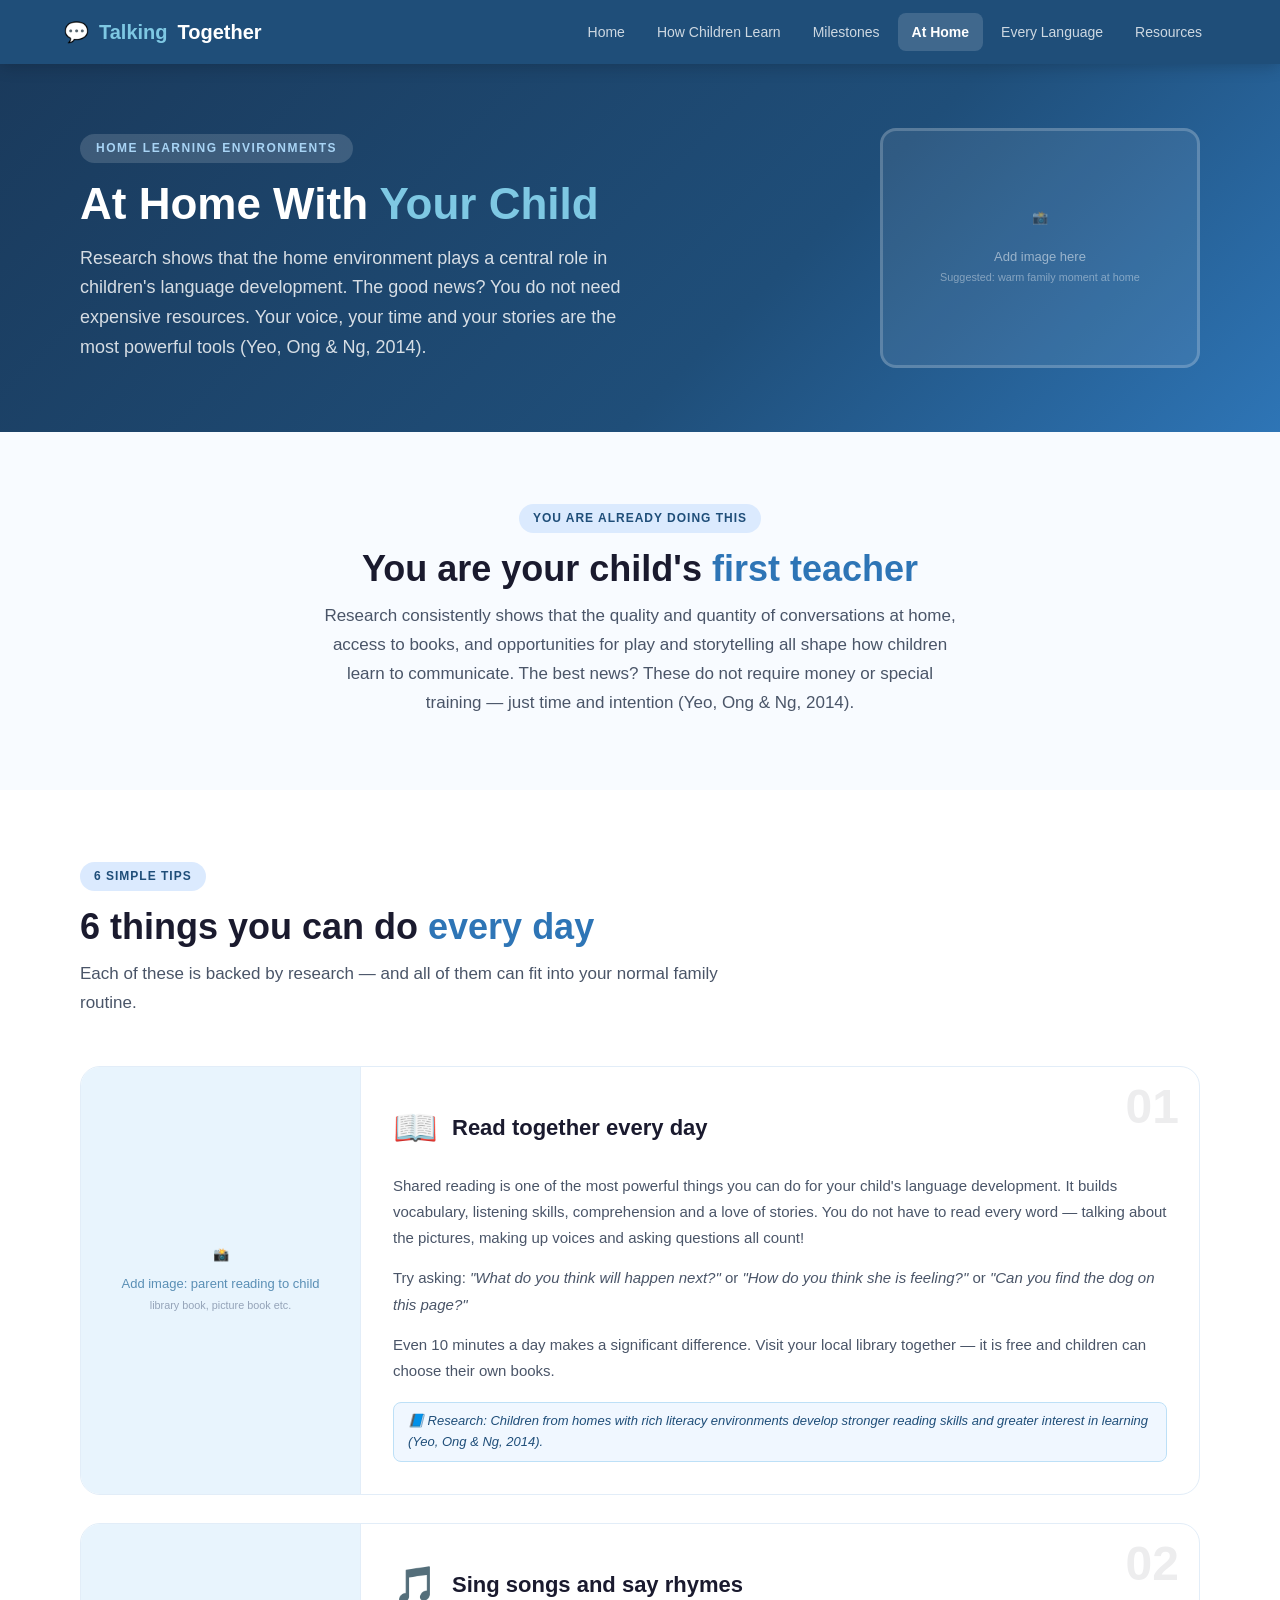
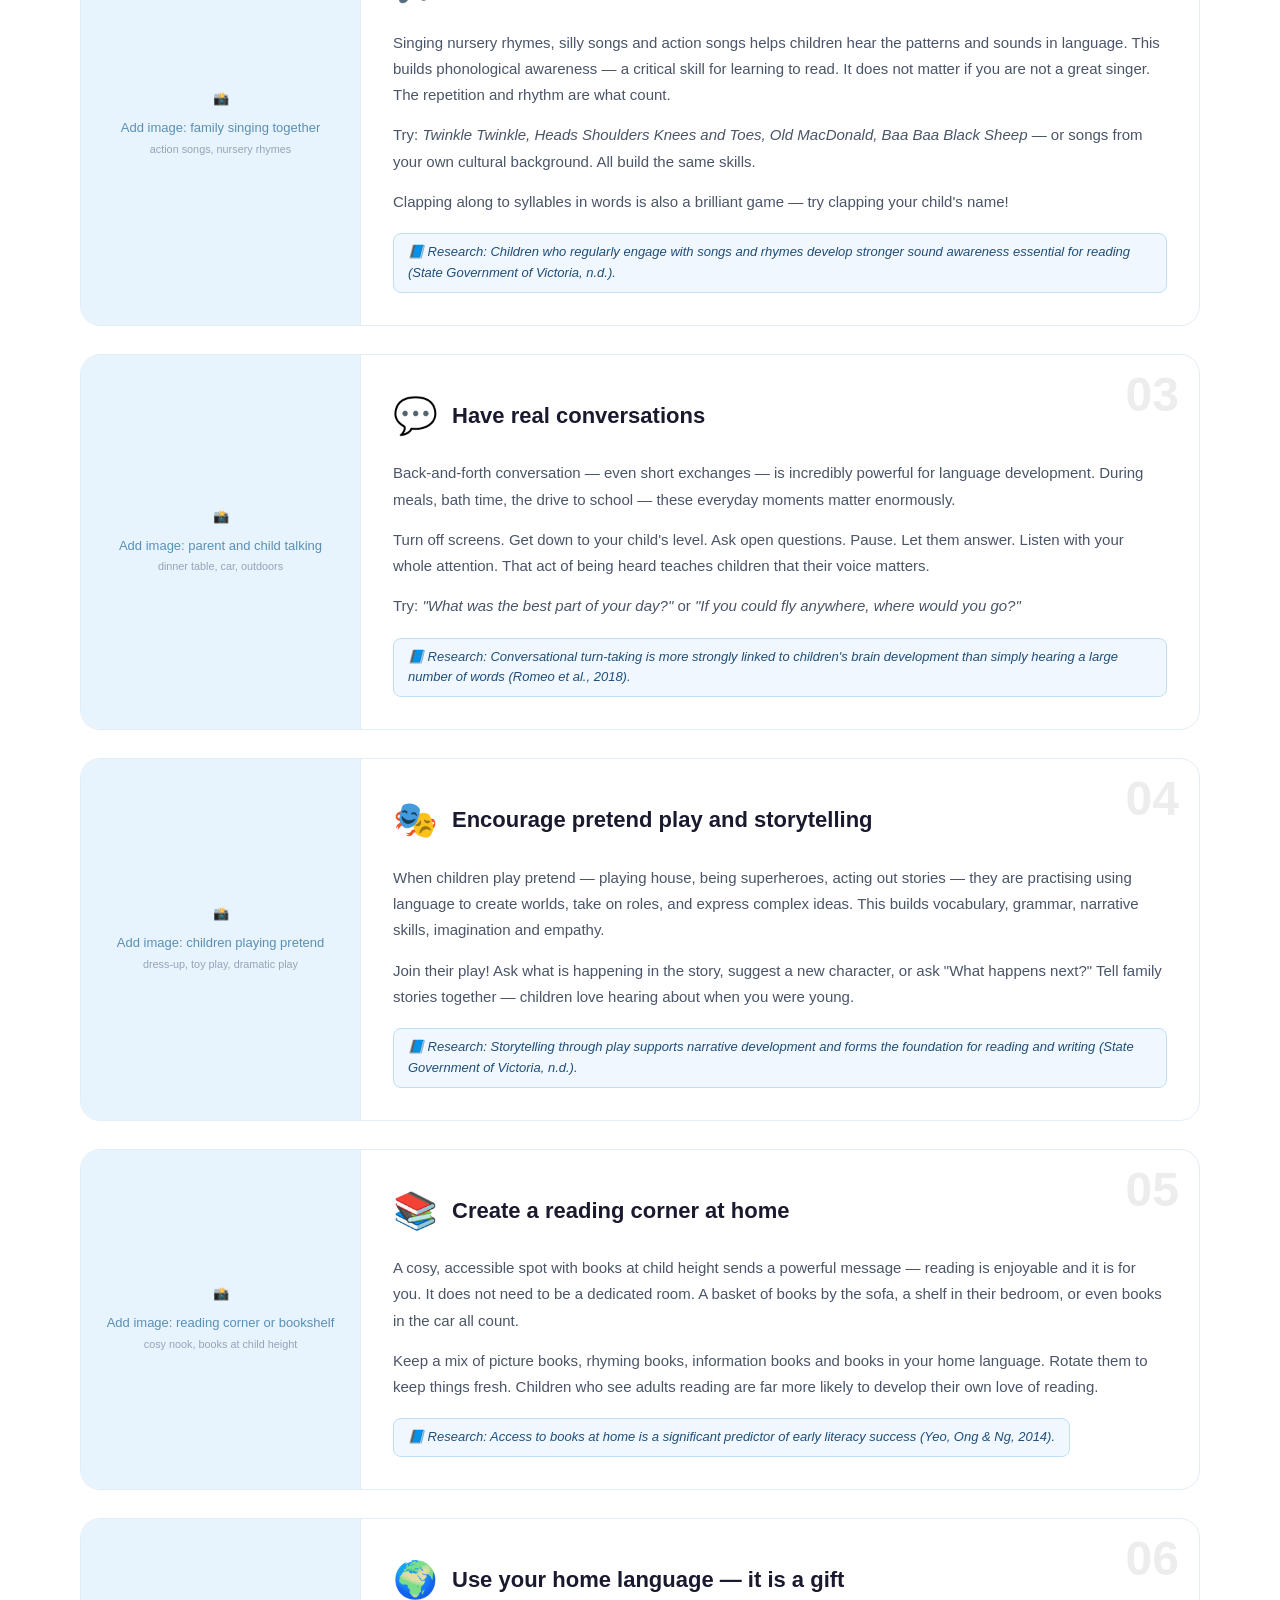
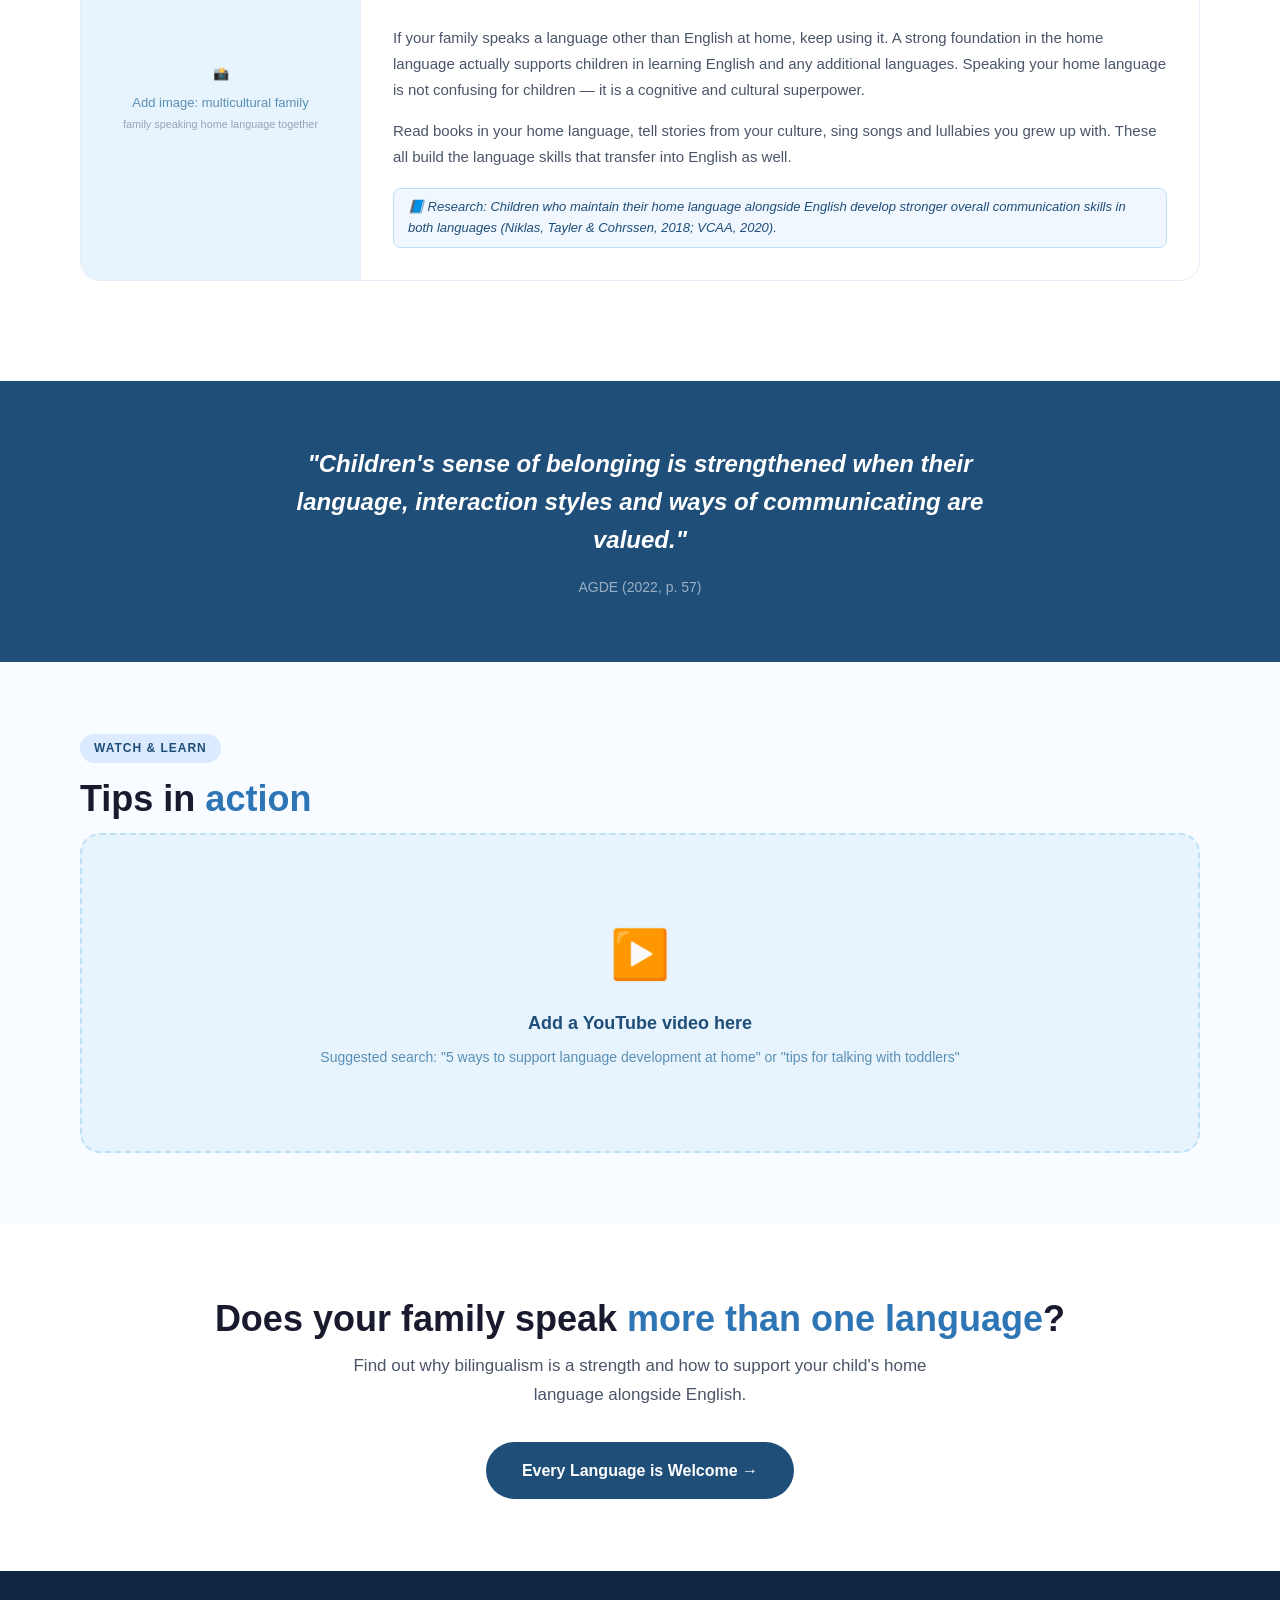
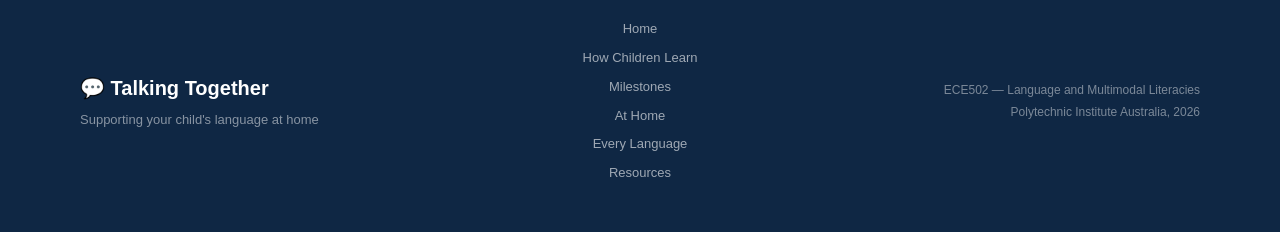
==== pages/at-home.html @ 0c402013 "added home.html" ====
<!DOCTYPE html>
<html lang="en">
<head>
<meta charset="UTF-8">
<meta name="viewport" content="width=device-width, initial-scale=1.0">
<title>At Home With Your Child | Talking Together</title>
<link rel="stylesheet" href="../css/style.css">
<style>
.big-tip {
  border-radius: 20px;
  overflow: hidden;
  border: 1px solid var(--border);
  margin-bottom: 28px;
  display: grid;
  grid-template-columns: 280px 1fr;
}
.big-tip-img {
  background: #e8f4fd;
  border-right: 1px solid var(--border);
  display: flex; align-items: center; justify-content: center;
  flex-direction: column; gap: 8px;
  color: #5a8fb5; font-size: 13px; text-align: center;
  padding: 20px; min-height: 200px;
}
.big-tip-body { padding: 32px; }
.tip-number { font-size: 48px; font-weight: 900; opacity: 0.08; position: absolute; top: 16px; right: 20px; line-height: 1; }
.big-tip-body { position: relative; overflow: hidden; }
.tip-header { display: flex; align-items: center; gap: 14px; margin-bottom: 16px; }
.tip-emoji { font-size: 36px; }
.tip-title { font-size: 22px; font-weight: 800; color: var(--text); }
.tip-body p { font-size: 15px; color: var(--muted); line-height: 1.75; margin-bottom: 14px; }
.research-tag { display: inline-block; background: #f0f7ff; border: 1px solid #bde0f7; border-radius: 8px; padding: 8px 14px; font-size: 13px; color: #1F4E79; font-style: italic; margin-top: 4px; }
@media(max-width:768px){ .big-tip { grid-template-columns: 1fr; } .big-tip-img { min-height: 160px; } }
</style>
</head>
<body>

<nav class="navbar">
  <a href="../index.html" class="nav-brand">💬 <span>Talking</span> Together</a>
  <div class="nav-links">
    <a href="../index.html">Home</a>
    <a href="how-children-learn.html">How Children Learn</a>
    <a href="milestones.html">Milestones</a>
    <a href="at-home.html" class="active">At Home</a>
    <a href="every-language.html">Every Language</a>
    <a href="resources.html">Resources</a>
  </div>
  <div class="hamburger"><span></span><span></span><span></span></div>
</nav>

<section class="page-hero">
  <div class="page-hero-text">
    <div class="page-tag">Home Learning Environments</div>
    <h1>At Home With <span>Your Child</span></h1>
    <p>Research shows that the home environment plays a central role in children's language development. The good news? You do not need expensive resources. Your voice, your time and your stories are the most powerful tools (Yeo, Ong &amp; Ng, 2014).</p>
  </div>
  <div class="page-hero-img">
    📸<br><span style="font-size:13px;margin-top:8px;">Add image here<br><small style="color:rgba(255,255,255,0.4);">Suggested: warm family moment at home</small></span>
  </div>
</section>

<!-- INTRO -->
<section class="section section-alt" style="text-align:center;">
  <div class="section-tag">You Are Already Doing This</div>
  <h2 class="section-title">You are your child's <span>first teacher</span></h2>
  <p class="section-subtitle" style="margin:0 auto;">Research consistently shows that the quality and quantity of conversations at home, access to books, and opportunities for play and storytelling all shape how children learn to communicate. The best news? These do not require money or special training — just time and intention (Yeo, Ong &amp; Ng, 2014).</p>
</section>

<!-- 6 BIG TIPS -->
<section class="section">
  <div class="section-tag">6 Simple Tips</div>
  <h2 class="section-title">6 things you can do <span>every day</span></h2>
  <p class="section-subtitle">Each of these is backed by research — and all of them can fit into your normal family routine.</p>

  <div class="big-tip">
    <div class="big-tip-img">📸<br><span>Add image: parent reading to child<br><small style="color:#94a3b8;">library book, picture book etc.</small></span></div>
    <div class="big-tip-body">
      <span class="tip-number">01</span>
      <div class="tip-header"><span class="tip-emoji">📖</span><h3 class="tip-title">Read together every day</h3></div>
      <div class="tip-body">
        <p>Shared reading is one of the most powerful things you can do for your child's language development. It builds vocabulary, listening skills, comprehension and a love of stories. You do not have to read every word — talking about the pictures, making up voices and asking questions all count!</p>
        <p>Try asking: <em>"What do you think will happen next?"</em> or <em>"How do you think she is feeling?"</em> or <em>"Can you find the dog on this page?"</em></p>
        <p>Even 10 minutes a day makes a significant difference. Visit your local library together — it is free and children can choose their own books.</p>
        <span class="research-tag">📘 Research: Children from homes with rich literacy environments develop stronger reading skills and greater interest in learning (Yeo, Ong &amp; Ng, 2014).</span>
      </div>
    </div>
  </div>

  <div class="big-tip">
    <div class="big-tip-img">📸<br><span>Add image: family singing together<br><small style="color:#94a3b8;">action songs, nursery rhymes</small></span></div>
    <div class="big-tip-body">
      <span class="tip-number">02</span>
      <div class="tip-header"><span class="tip-emoji">🎵</span><h3 class="tip-title">Sing songs and say rhymes</h3></div>
      <div class="tip-body">
        <p>Singing nursery rhymes, silly songs and action songs helps children hear the patterns and sounds in language. This builds phonological awareness — a critical skill for learning to read. It does not matter if you are not a great singer. The repetition and rhythm are what count.</p>
        <p>Try: <em>Twinkle Twinkle, Heads Shoulders Knees and Toes, Old MacDonald, Baa Baa Black Sheep</em> — or songs from your own cultural background. All build the same skills.</p>
        <p>Clapping along to syllables in words is also a brilliant game — try clapping your child's name!</p>
        <span class="research-tag">📘 Research: Children who regularly engage with songs and rhymes develop stronger sound awareness essential for reading (State Government of Victoria, n.d.).</span>
      </div>
    </div>
  </div>

  <div class="big-tip">
    <div class="big-tip-img">📸<br><span>Add image: parent and child talking<br><small style="color:#94a3b8;">dinner table, car, outdoors</small></span></div>
    <div class="big-tip-body">
      <span class="tip-number">03</span>
      <div class="tip-header"><span class="tip-emoji">💬</span><h3 class="tip-title">Have real conversations</h3></div>
      <div class="tip-body">
        <p>Back-and-forth conversation — even short exchanges — is incredibly powerful for language development. During meals, bath time, the drive to school — these everyday moments matter enormously.</p>
        <p>Turn off screens. Get down to your child's level. Ask open questions. Pause. Let them answer. Listen with your whole attention. That act of being heard teaches children that their voice matters.</p>
        <p>Try: <em>"What was the best part of your day?"</em> or <em>"If you could fly anywhere, where would you go?"</em></p>
        <span class="research-tag">📘 Research: Conversational turn-taking is more strongly linked to children's brain development than simply hearing a large number of words (Romeo et al., 2018).</span>
      </div>
    </div>
  </div>

  <div class="big-tip">
    <div class="big-tip-img">📸<br><span>Add image: children playing pretend<br><small style="color:#94a3b8;">dress-up, toy play, dramatic play</small></span></div>
    <div class="big-tip-body">
      <span class="tip-number">04</span>
      <div class="tip-header"><span class="tip-emoji">🎭</span><h3 class="tip-title">Encourage pretend play and storytelling</h3></div>
      <div class="tip-body">
        <p>When children play pretend — playing house, being superheroes, acting out stories — they are practising using language to create worlds, take on roles, and express complex ideas. This builds vocabulary, grammar, narrative skills, imagination and empathy.</p>
        <p>Join their play! Ask what is happening in the story, suggest a new character, or ask "What happens next?" Tell family stories together — children love hearing about when you were young.</p>
        <span class="research-tag">📘 Research: Storytelling through play supports narrative development and forms the foundation for reading and writing (State Government of Victoria, n.d.).</span>
      </div>
    </div>
  </div>

  <div class="big-tip">
    <div class="big-tip-img">📸<br><span>Add image: reading corner or bookshelf<br><small style="color:#94a3b8;">cosy nook, books at child height</small></span></div>
    <div class="big-tip-body">
      <span class="tip-number">05</span>
      <div class="tip-header"><span class="tip-emoji">📚</span><h3 class="tip-title">Create a reading corner at home</h3></div>
      <div class="tip-body">
        <p>A cosy, accessible spot with books at child height sends a powerful message — reading is enjoyable and it is for you. It does not need to be a dedicated room. A basket of books by the sofa, a shelf in their bedroom, or even books in the car all count.</p>
        <p>Keep a mix of picture books, rhyming books, information books and books in your home language. Rotate them to keep things fresh. Children who see adults reading are far more likely to develop their own love of reading.</p>
        <span class="research-tag">📘 Research: Access to books at home is a significant predictor of early literacy success (Yeo, Ong &amp; Ng, 2014).</span>
      </div>
    </div>
  </div>

  <div class="big-tip">
    <div class="big-tip-img">📸<br><span>Add image: multicultural family<br><small style="color:#94a3b8;">family speaking home language together</small></span></div>
    <div class="big-tip-body">
      <span class="tip-number">06</span>
      <div class="tip-header"><span class="tip-emoji">🌍</span><h3 class="tip-title">Use your home language — it is a gift</h3></div>
      <div class="tip-body">
        <p>If your family speaks a language other than English at home, keep using it. A strong foundation in the home language actually supports children in learning English and any additional languages. Speaking your home language is not confusing for children — it is a cognitive and cultural superpower.</p>
        <p>Read books in your home language, tell stories from your culture, sing songs and lullabies you grew up with. These all build the language skills that transfer into English as well.</p>
        <span class="research-tag">📘 Research: Children who maintain their home language alongside English develop stronger overall communication skills in both languages (Niklas, Tayler &amp; Cohrssen, 2018; VCAA, 2020).</span>
      </div>
    </div>
  </div>
</section>

<div class="quote-band">
  <p class="quote-text">"Children's sense of belonging is strengthened when their language, interaction styles and ways of communicating are valued."</p>
  <p class="quote-source">AGDE (2022, p. 57)</p>
</div>

<!-- VIDEO -->
<section class="section section-alt">
  <div class="section-tag">Watch & Learn</div>
  <h2 class="section-title">Tips in <span>action</span></h2>
  <div style="background:#e8f4fd;border:2px dashed #bde0f7;border-radius:20px;height:320px;display:flex;align-items:center;justify-content:center;flex-direction:column;gap:16px;color:#5a8fb5;text-align:center;padding:40px;">
    <div style="font-size:48px;">▶️</div>
    <div>
      <strong style="font-size:18px;color:#1F4E79;">Add a YouTube video here</strong><br>
      <span style="font-size:14px;margin-top:8px;display:block;">Suggested search: "5 ways to support language development at home" or "tips for talking with toddlers"</span>
    </div>
  </div>
</section>

<section class="section" style="text-align:center;">
  <h2 class="section-title">Does your family speak <span>more than one language</span>?</h2>
  <p class="section-subtitle" style="margin:0 auto 32px;">Find out why bilingualism is a strength and how to support your child's home language alongside English.</p>
  <a href="every-language.html" class="btn btn-primary" style="font-size:16px;padding:16px 36px;">Every Language is Welcome →</a>
</section>

<footer class="footer">
  <div><div class="footer-brand">💬 Talking Together</div><div class="footer-tagline">Supporting your child's language at home</div></div>
  <div class="footer-nav">
    <a href="../index.html">Home</a><a href="how-children-learn.html">How Children Learn</a>
    <a href="milestones.html">Milestones</a><a href="at-home.html">At Home</a>
    <a href="every-language.html">Every Language</a><a href="resources.html">Resources</a>
  </div>
  <div class="footer-info">ECE502 — Language and Multimodal Literacies<br>Polytechnic Institute Australia, 2026</div>
</footer>
<script src="../js/main.js"></script>
</body>
</html>
---- css/style.css ----
/* ═══════════════════════════════════════════
   TALKING TOGETHER — Global Styles
   ECE502 Assessment 1 | Delicia Manasseh
═══════════════════════════════════════════ */

*, *::before, *::after { margin: 0; padding: 0; box-sizing: border-box; }

:root {
  --navy:    #1F4E79;
  --blue:    #2E75B6;
  --teal:    #0d6e6e;
  --green:   #166534;
  --purple:  #5b21b6;
  --orange:  #9a3412;
  --text:    #1a1a2e;
  --muted:   #4a5568;
  --light:   #f8fbff;
  --border:  #e2edf8;
  --white:   #ffffff;
  --radius:  16px;
}

body {
  font-family: 'Segoe UI', Arial, sans-serif;
  color: var(--text);
  background: var(--white);
  line-height: 1.6;
}

/* ── NAVBAR ── */
.navbar {
  position: sticky;
  top: 0;
  z-index: 1000;
  background: var(--navy);
  display: flex;
  align-items: center;
  justify-content: space-between;
  padding: 0 64px;
  height: 64px;
  box-shadow: 0 2px 16px rgba(0,0,0,0.2);
}
.nav-brand {
  font-size: 20px;
  font-weight: 800;
  color: #fff;
  text-decoration: none;
  display: flex;
  align-items: center;
  gap: 10px;
}
.nav-brand span { color: #7ec8e3; }
.nav-links { display: flex; gap: 4px; align-items: center; }
.nav-links a {
  color: rgba(255,255,255,0.78);
  text-decoration: none;
  font-size: 14px;
  font-weight: 500;
  padding: 8px 14px;
  border-radius: 8px;
  transition: background 0.2s, color 0.2s;
  white-space: nowrap;
}
.nav-links a:hover,
.nav-links a.active {
  background: rgba(255,255,255,0.15);
  color: #fff;
}
.nav-links a.active { font-weight: 700; }
.hamburger {
  display: none;
  flex-direction: column;
  gap: 5px;
  cursor: pointer;
  padding: 8px;
}
.hamburger span {
  width: 24px; height: 2px;
  background: #fff;
  border-radius: 2px;
  transition: all 0.3s;
}

/* ── PAGE HERO ── */
.page-hero {
  background: linear-gradient(135deg, #1a3a5c 0%, var(--navy) 60%, var(--blue) 100%);
  padding: 64px 80px;
  display: flex;
  align-items: center;
  justify-content: space-between;
  gap: 40px;
  min-height: 300px;
}
.page-hero-text { flex: 1; }
.page-tag {
  display: inline-block;
  background: rgba(255,255,255,0.15);
  color: #a8d4f5;
  font-size: 12px;
  font-weight: 700;
  letter-spacing: 1.5px;
  text-transform: uppercase;
  padding: 5px 16px;
  border-radius: 20px;
  margin-bottom: 16px;
}
.page-hero h1 {
  font-size: 44px;
  font-weight: 800;
  color: #fff;
  line-height: 1.15;
  margin-bottom: 14px;
}
.page-hero h1 span { color: #7ec8e3; }
.page-hero p {
  font-size: 18px;
  color: rgba(255,255,255,0.82);
  line-height: 1.65;
  max-width: 580px;
}
.page-hero-img {
  flex: 0 0 320px;
  height: 240px;
  border-radius: var(--radius);
  overflow: hidden;
  border: 3px solid rgba(255,255,255,0.2);
  background: rgba(255,255,255,0.08);
  display: flex;
  align-items: center;
  justify-content: center;
  flex-direction: column;
  gap: 10px;
  color: rgba(255,255,255,0.5);
  font-size: 13px;
  text-align: center;
}
.page-hero-img img {
  width: 100%; height: 100%; object-fit: cover;
}

/* ── SECTIONS ── */
.section { padding: 72px 80px; }
.section-alt { background: var(--light); }
.section-center { text-align: center; }

.section-tag {
  display: inline-block;
  background: #dbeafe;
  color: var(--navy);
  font-size: 12px;
  font-weight: 700;
  letter-spacing: 1px;
  text-transform: uppercase;
  padding: 5px 14px;
  border-radius: 20px;
  margin-bottom: 14px;
}
.section-title {
  font-size: 36px;
  font-weight: 800;
  color: var(--text);
  margin-bottom: 12px;
  line-height: 1.2;
}
.section-title span { color: var(--blue); }
.section-subtitle {
  font-size: 17px;
  color: var(--muted);
  line-height: 1.7;
  max-width: 640px;
  margin-bottom: 48px;
}
.section-center .section-subtitle { margin: 0 auto 48px; }

/* ── CARDS ── */
.card {
  background: var(--white);
  border: 1px solid var(--border);
  border-radius: var(--radius);
  padding: 32px;
  transition: box-shadow 0.25s, transform 0.25s;
}
.card:hover {
  box-shadow: 0 8px 32px rgba(31,78,121,0.1);
  transform: translateY(-3px);
}

/* ── GRIDS ── */
.grid-2 { display: grid; grid-template-columns: 1fr 1fr; gap: 24px; }
.grid-3 { display: grid; grid-template-columns: repeat(3,1fr); gap: 20px; }
.grid-4 { display: grid; grid-template-columns: repeat(4,1fr); gap: 20px; }

/* ── ICON BOX ── */
.icon-box {
  width: 52px; height: 52px;
  border-radius: 14px;
  display: flex; align-items: center; justify-content: center;
  font-size: 24px; flex-shrink: 0;
}
.ib-blue   { background: #dbeafe; }
.ib-green  { background: #dcfce7; }
.ib-orange { background: #ffedd5; }
.ib-purple { background: #f3e8ff; }
.ib-teal   { background: #ccfbf1; }
.ib-pink   { background: #fce7f3; }

/* ── QUOTE BLOCK ── */
.quote-band {
  background: var(--navy);
  padding: 64px 80px;
  text-align: center;
}
.quote-text {
  font-size: 24px;
  font-weight: 700;
  color: #fff;
  line-height: 1.6;
  max-width: 780px;
  margin: 0 auto 16px;
  font-style: italic;
}
.quote-source { font-size: 14px; color: rgba(255,255,255,0.55); }

/* ── INLINE QUOTE ── */
.inline-quote {
  border-left: 4px solid var(--blue);
  padding: 16px 24px;
  background: #f0f7ff;
  border-radius: 0 12px 12px 0;
  margin: 24px 0;
  font-style: italic;
  color: var(--muted);
  font-size: 16px;
  line-height: 1.7;
}
.inline-quote cite { display: block; font-size: 13px; margin-top: 8px; color: #94a3b8; font-style: normal; }

/* ── BUTTONS ── */
.btn {
  display: inline-block;
  padding: 13px 28px;
  border-radius: 50px;
  font-size: 15px;
  font-weight: 700;
  text-decoration: none;
  border: none;
  cursor: pointer;
  transition: transform 0.2s, box-shadow 0.2s;
}
.btn:hover { transform: translateY(-2px); box-shadow: 0 6px 20px rgba(0,0,0,0.15); }
.btn-primary { background: var(--navy); color: #fff; }
.btn-white   { background: #fff; color: var(--navy); }
.btn-outline { background: transparent; color: var(--navy); border: 2px solid var(--navy); }

/* ── STATS BAR ── */
.stats-bar {
  background: #f0f7ff;
  border-bottom: 1px solid #d0e4f5;
  padding: 24px 80px;
  display: flex;
}
.stat { flex: 1; text-align: center; padding: 0 20px; border-right: 1px solid #c5d9ee; }
.stat:last-child { border-right: none; }
.stat-number { font-size: 32px; font-weight: 800; color: var(--navy); }
.stat-label  { font-size: 13px; color: #5a7a9a; margin-top: 4px; }

/* ── TIP CARDS ── */
.tip-card {
  background: var(--white);
  border: 1px solid var(--border);
  border-radius: var(--radius);
  padding: 28px 24px;
  border-top: 4px solid;
}
.tc-blue   { border-top-color: var(--blue); }
.tc-green  { border-top-color: #059669; }
.tc-orange { border-top-color: #d97706; }
.tc-purple { border-top-color: #7c3aed; }
.tc-pink   { border-top-color: #db2777; }
.tc-teal   { border-top-color: #0891b2; }
.tip-num { font-size: 11px; font-weight: 700; letter-spacing: 1px; color: #94a3b8; text-transform: uppercase; margin-bottom: 10px; }
.tip-card h3 { font-size: 17px; font-weight: 700; color: var(--text); margin-bottom: 8px; }
.tip-card p  { font-size: 14px; color: var(--muted); line-height: 1.65; }
.tip-card cite { font-size: 12px; color: #94a3b8; font-style: italic; display: block; margin-top: 10px; }

/* ── MILESTONE STRIP ── */
.milestone-strip {
  display: grid;
  grid-template-columns: repeat(4,1fr);
  border-radius: 20px;
  overflow: hidden;
  border: 1px solid var(--border);
}
.milestone { padding: 36px 28px; }
.ms-navy   { background: var(--navy); }
.ms-teal   { background: var(--teal); }
.ms-green  { background: var(--green); }
.ms-purple { background: var(--purple); }
.milestone-age   { font-size: 11px; font-weight: 700; letter-spacing: 1px; text-transform: uppercase; color: rgba(255,255,255,0.65); margin-bottom: 10px; }
.milestone-stage { font-size: 17px; font-weight: 800; color: #fff; margin-bottom: 16px; line-height: 1.3; }
.milestone-pts   { list-style: none; }
.milestone-pts li { font-size: 13px; color: rgba(255,255,255,0.82); padding: 5px 0 5px 18px; position: relative; line-height: 1.5; }
.milestone-pts li::before { content: '›'; position: absolute; left: 5px; color: rgba(255,255,255,0.45); font-size: 16px; line-height: 1.3; }

/* ── MYTH CARDS ── */
.myth-pair { margin-bottom: 24px; }
.myth-item { padding: 16px 20px; border-radius: 12px; margin-bottom: 8px; }
.myth-false { background: #fef2f2; border-left: 4px solid #ef4444; }
.myth-true  { background: #f0fdf4; border-left: 4px solid #16a34a; }
.myth-label { font-size: 11px; font-weight: 700; letter-spacing: 0.5px; margin-bottom: 5px; }
.myth-false .myth-label { color: #dc2626; }
.myth-true  .myth-label { color: #15803d; }
.myth-item p { font-size: 14px; color: var(--muted); line-height: 1.6; }

/* ── NAV CARDS (page links) ── */
.nav-page-cards { display: grid; grid-template-columns: repeat(3,1fr); gap: 16px; }
.nav-page-card {
  border-radius: var(--radius);
  padding: 28px 22px 48px;
  text-decoration: none;
  display: block;
  transition: transform 0.2s, box-shadow 0.2s;
  position: relative;
  overflow: hidden;
}
.nav-page-card:hover { transform: translateY(-4px); box-shadow: 0 16px 40px rgba(0,0,0,0.15); }
.npc-icon { font-size: 30px; margin-bottom: 14px; }
.nav-page-card h3 { font-size: 17px; font-weight: 700; color: #fff; margin-bottom: 8px; }
.nav-page-card p  { font-size: 13px; color: rgba(255,255,255,0.73); line-height: 1.55; }
.npc-arrow { position: absolute; bottom: 18px; right: 20px; color: rgba(255,255,255,0.4); font-size: 22px; }
.npc-1 { background: var(--navy); }
.npc-2 { background: var(--teal); }
.npc-3 { background: var(--purple); }
.npc-4 { background: var(--green); }
.npc-5 { background: var(--orange); }
.npc-home { background: #374151; }

/* ── REFERENCE LIST ── */
.ref-list { list-style: none; }
.ref-list li {
  padding: 12px 0 12px 28px;
  border-bottom: 1px solid var(--border);
  font-size: 14px;
  color: var(--muted);
  line-height: 1.7;
  position: relative;
}
.ref-list li::before { content: '›'; position: absolute; left: 8px; color: var(--blue); font-size: 18px; line-height: 1.5; }
.ref-list li:last-child { border-bottom: none; }
.ref-list a { color: var(--blue); }

/* ── LINK GRID ── */
.link-grid { display: grid; grid-template-columns: 1fr 1fr; gap: 14px; }
.link-card {
  background: var(--white);
  border: 1px solid var(--border);
  border-radius: 12px;
  padding: 18px 20px;
  text-decoration: none;
  display: flex;
  gap: 14px;
  align-items: flex-start;
  transition: box-shadow 0.2s, transform 0.2s;
}
.link-card:hover { box-shadow: 0 4px 20px rgba(31,78,121,0.1); transform: translateY(-2px); }
.link-icon { font-size: 20px; flex-shrink: 0; margin-top: 2px; }
.link-card h4 { font-size: 14px; font-weight: 700; color: var(--text); margin-bottom: 4px; }
.link-card p  { font-size: 12px; color: var(--muted); line-height: 1.5; }

/* ── AI TRANSPARENCY BOX ── */
.ai-box {
  background: #fefce8;
  border: 1px solid #fde68a;
  border-left: 5px solid #f59e0b;
  border-radius: var(--radius);
  padding: 32px;
}
.ai-box h3 { font-size: 20px; font-weight: 700; color: #78350f; margin-bottom: 16px; }
.ai-box p  { font-size: 15px; color: #713f12; line-height: 1.7; margin-bottom: 12px; }
.ai-box ul { padding-left: 20px; }
.ai-box ul li { font-size: 14px; color: #713f12; margin-bottom: 8px; line-height: 1.6; }

/* ── FOOTER ── */
.footer {
  background: #0f2744;
  padding: 48px 80px;
  display: grid;
  grid-template-columns: 1fr auto 1fr;
  align-items: center;
  gap: 32px;
}
.footer-brand { font-size: 20px; font-weight: 800; color: #fff; margin-bottom: 6px; }
.footer-tagline { font-size: 13px; color: rgba(255,255,255,0.5); }
.footer-nav { display: flex; flex-direction: column; gap: 8px; align-items: center; }
.footer-nav a { color: rgba(255,255,255,0.6); text-decoration: none; font-size: 13px; transition: color 0.2s; }
.footer-nav a:hover { color: #fff; }
.footer-info { text-align: right; font-size: 12px; color: rgba(255,255,255,0.45); line-height: 1.8; }

/* ── RESPONSIVE ── */
@media (max-width: 1024px) {
  .navbar { padding: 0 32px; }
  .nav-links { gap: 0; }
  .nav-links a { padding: 8px 10px; font-size: 13px; }
  .section { padding: 56px 40px; }
  .page-hero { padding: 48px 40px; }
  .quote-band { padding: 56px 40px; }
  .footer { padding: 40px; }
  .stats-bar { padding: 24px 40px; }
}

@media (max-width: 768px) {
  .navbar { padding: 0 20px; }
  .nav-links { display: none; flex-direction: column; position: absolute; top: 64px; left: 0; right: 0; background: var(--navy); padding: 16px 20px; gap: 4px; }
  .nav-links.open { display: flex; }
  .hamburger { display: flex; }
  .page-hero { flex-direction: column; padding: 40px 24px; }
  .page-hero h1 { font-size: 32px; }
  .page-hero-img { flex: 0 0 220px; width: 100%; }
  .section { padding: 48px 24px; }
  .grid-2, .grid-3, .grid-4 { grid-template-columns: 1fr; }
  .milestone-strip { grid-template-columns: 1fr 1fr; }
  .nav-page-cards { grid-template-columns: 1fr; }
  .link-grid { grid-template-columns: 1fr; }
  .stats-bar { flex-direction: column; padding: 24px; gap: 20px; }
  .stat { border-right: none; border-bottom: 1px solid #c5d9ee; padding-bottom: 20px; }
  .stat:last-child { border-bottom: none; }
  .quote-band { padding: 48px 24px; }
  .quote-text { font-size: 20px; }
  .footer { grid-template-columns: 1fr; padding: 36px 24px; text-align: center; }
  .footer-info { text-align: center; }
  .footer-nav { flex-direction: row; flex-wrap: wrap; justify-content: center; }
}
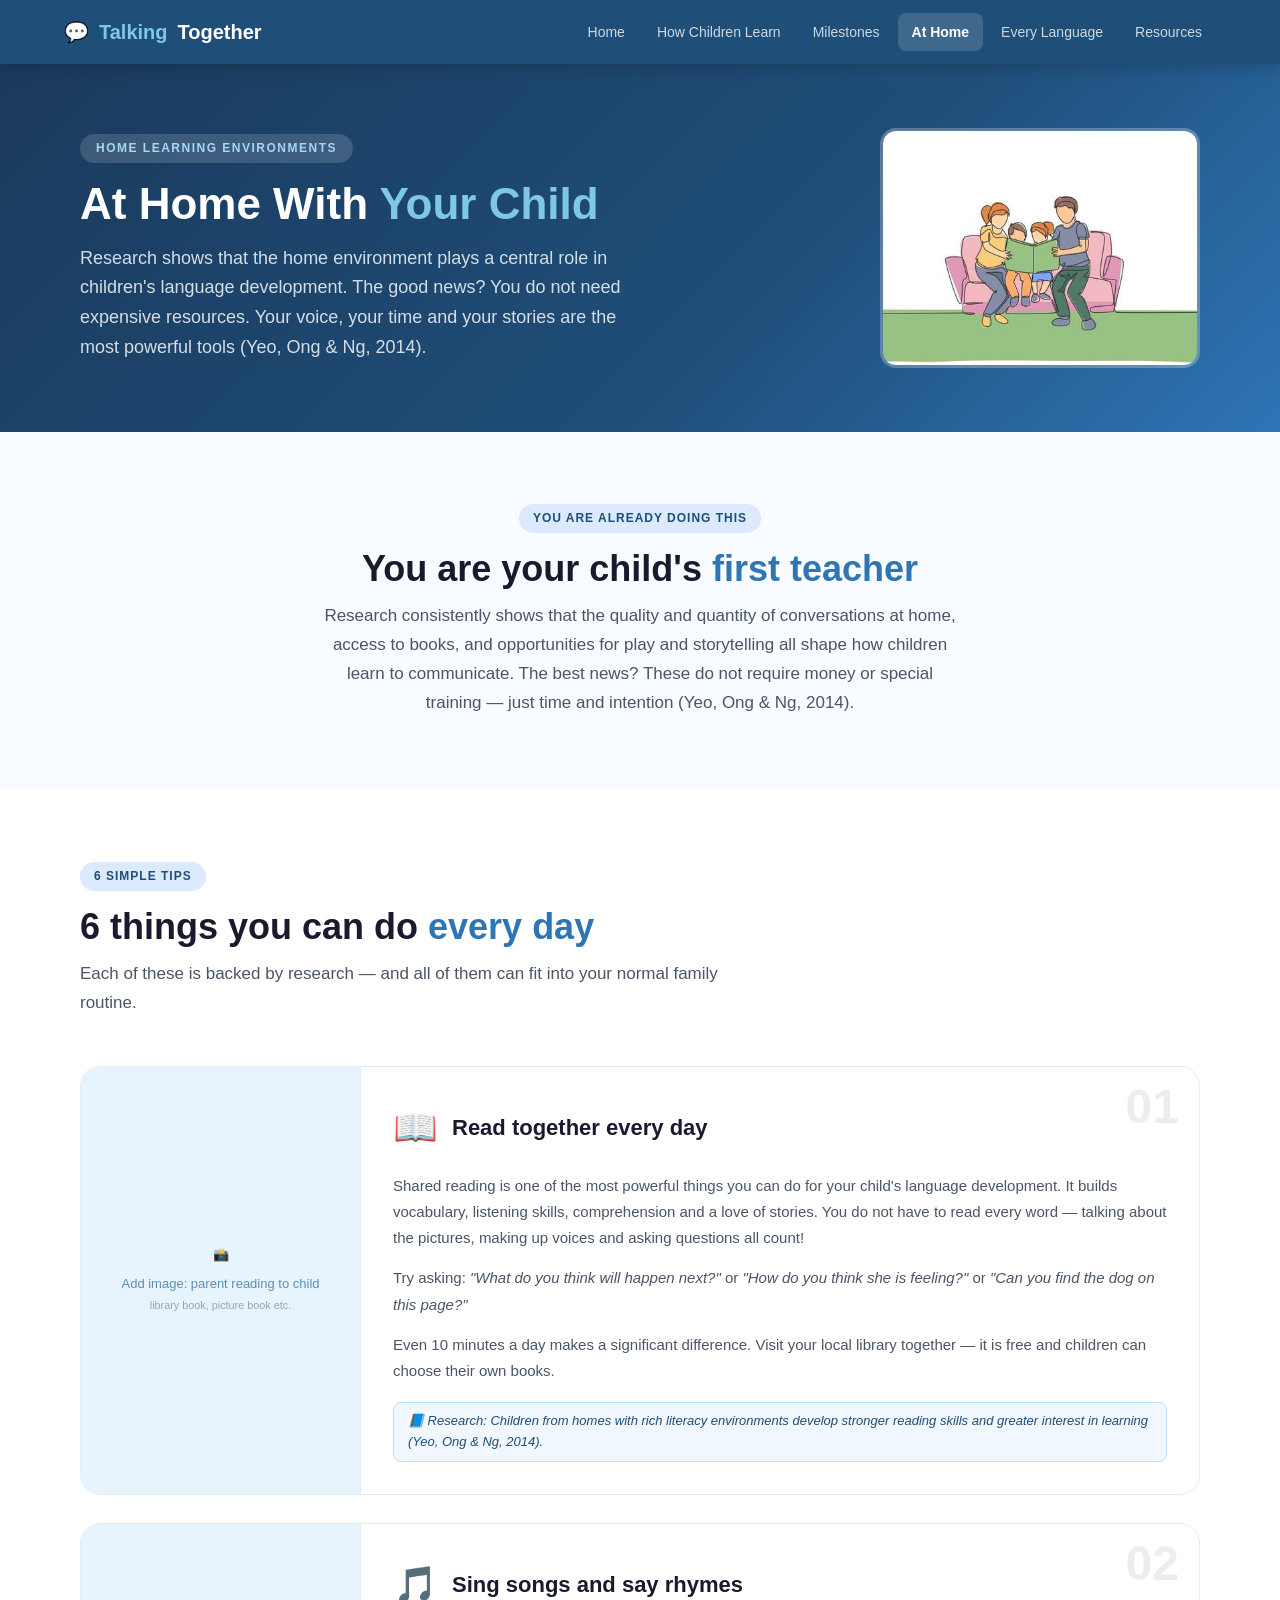
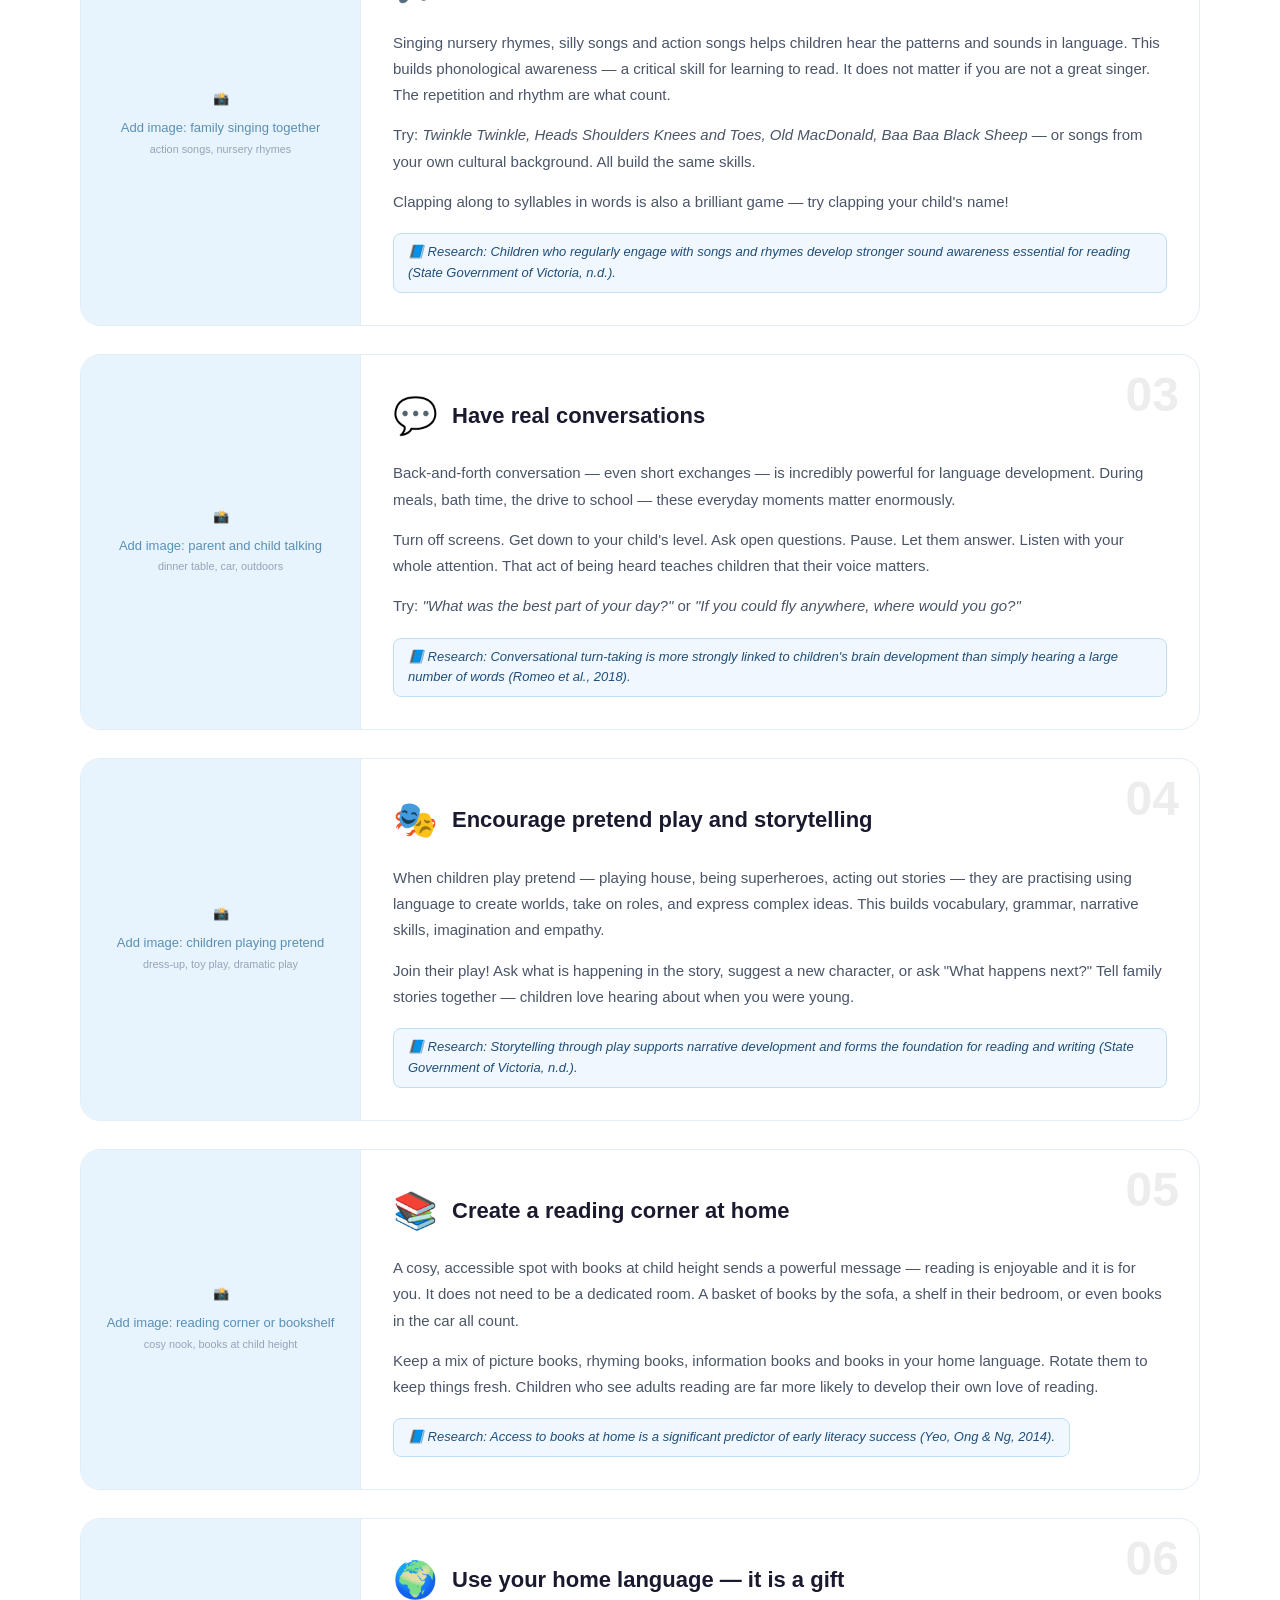
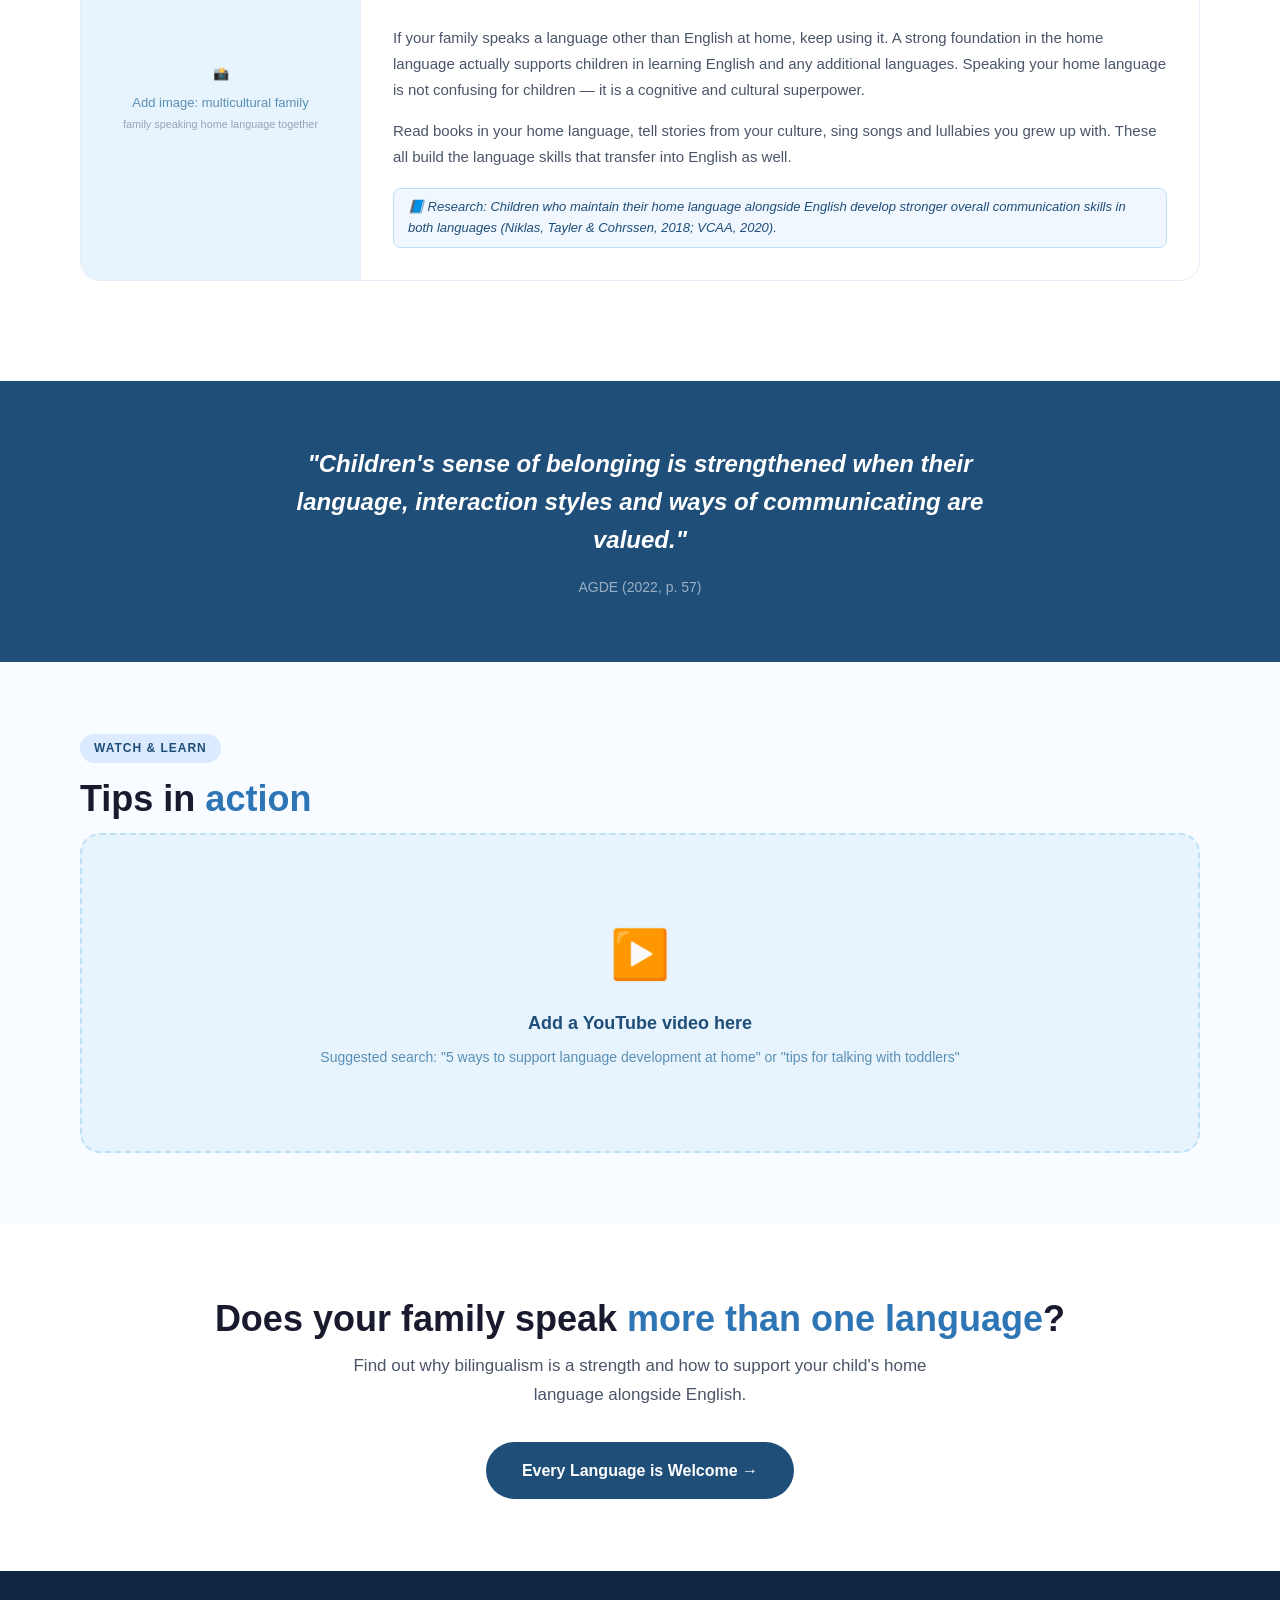
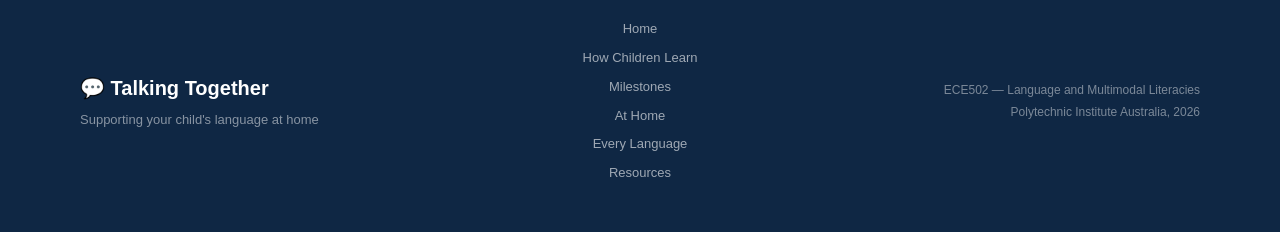
==== commit 4a9848a4: "updated image path" ====
--- a/pages/at-home.html
+++ b/pages/at-home.html
@@ -55,7 +55,10 @@
     <p>Research shows that the home environment plays a central role in children's language development. The good news? You do not need expensive resources. Your voice, your time and your stories are the most powerful tools (Yeo, Ong &amp; Ng, 2014).</p>
   </div>
   <div class="page-hero-img">
-    📸<br><span style="font-size:13px;margin-top:8px;">Add image here<br><small style="color:rgba(255,255,255,0.4);">Suggested: warm family moment at home</small></span>
+    <img src="../images/family-moment.jpg" 
+       alt="Multicultural family at home" 
+       style="width:100%;height:100%;object-fit:cover;">
+   <!-- 📸<br><span style="font-size:13px;margin-top:8px;">Add image here<br><small style="color:rgba(255,255,255,0.4);">Suggested: warm family moment at home</small></span>-->
   </div>
 </section>
 
